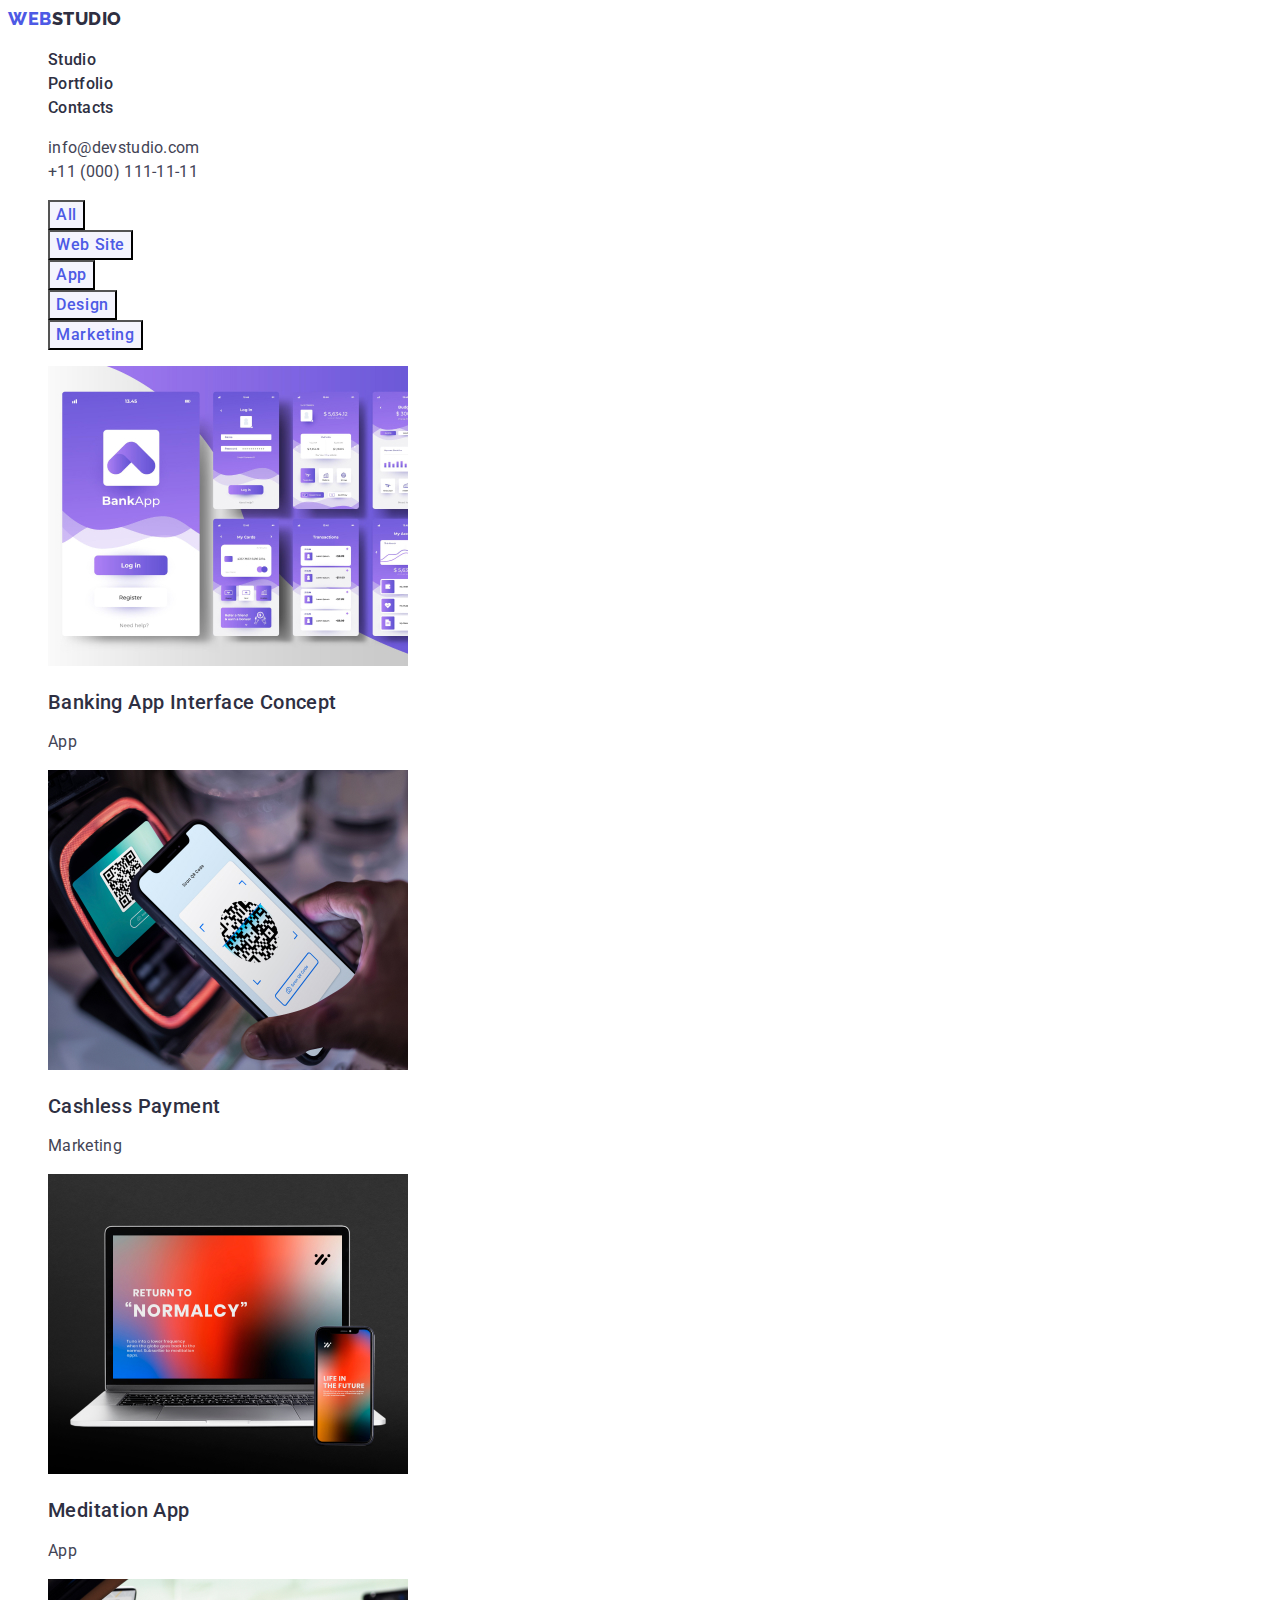
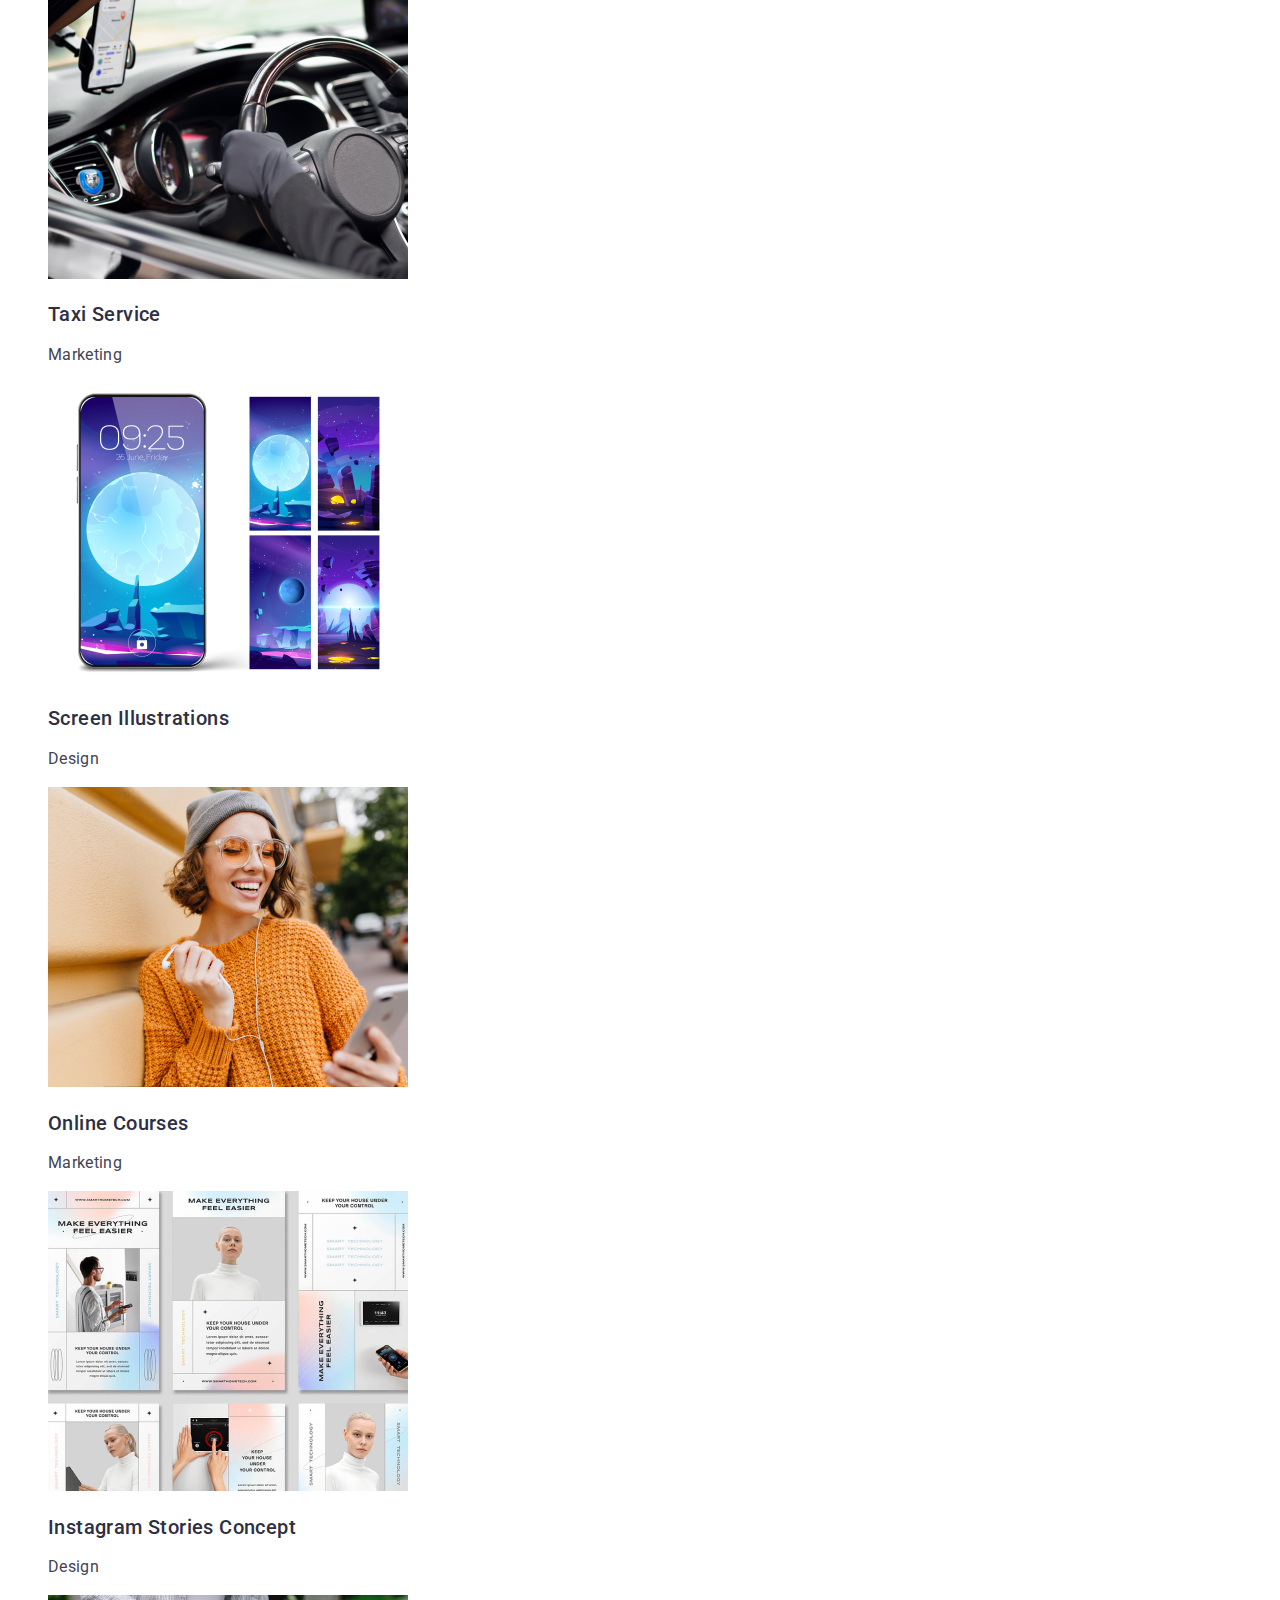
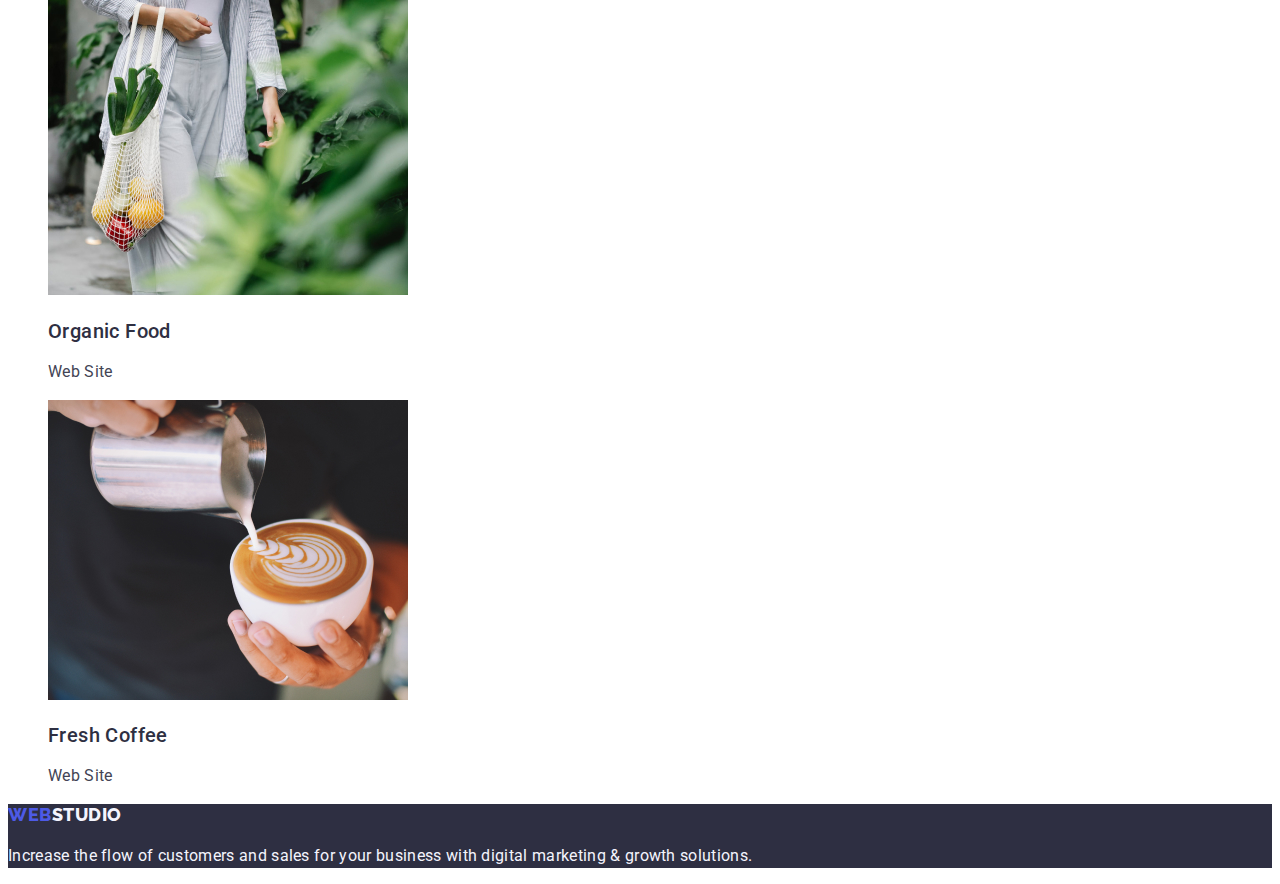
==== portfolio.html @ 5a52b169 "Initial commit" ====
<!DOCTYPE html>
<html lang="en">
  <head>
    <meta charset="UTF-8" />
    <meta http-equiv="X-UA-Compatible" content="IE=edge" />
    <meta name="viewport" content="width=device-width, initial-scale=1.0" />
    <title>Portfolio</title>
    <link rel="preconnect" href="https://fonts.googleapis.com" />
    <link rel="preconnect" href="https://fonts.gstatic.com" crossorigin />
    <link
      href="https://fonts.googleapis.com/css2?family=Raleway:wght@800&family=Roboto:wght@400;500;700&display=swap"
      rel="stylesheet"
    />
    <link rel="stylesheet" href="./css/styles.css" />
  </head>
  <body class="body">
    <!--Header section-->
    <header>
      <nav>
        <a class="logo link" href="./index.html">Web<span class="accent">Studio</span></a>
        <ul class="list">
          <li>
            <a class="nav-group link" href="./index.html">Studio</a>
          </li>
          <li>
            <a class="nav-group link" href="./portfolio.html">Portfolio</a>
          </li>
          <li>
            <a class="nav-group link" href="">Contacts</a>
          </li>
        </ul>
      </nav>
      <address class="contactsaddress">
        <ul class="list">
          <li
            ><a class="list-contactsaddress link" href="mailto:info@devstudio.com"
              >info@devstudio.com</a
            ></li
          >
          <li
            ><a class="list-contactsaddress link" href="tel:+110001111111"
              >+11 (000) 111-11-11</a
            ></li
          >
        </ul>
      </address>
    </header>
    <main>
      <!--Portfolio Filtres Section-->
      <section class="portfolio-filtres-section">
        <h1 hidden>Portfolio Filtres</h1>
        <ul class="list">
          <li><button class="filter-button" type="button">All</button></li>
          <li><button class="filter-button" type="button">Web Site</button></li>
          <li><button class="filter-button" type="button">App</button></li>
          <li><button class="filter-button" type="button">Design</button></li>
          <li><button class="filter-button" type="button">Marketing</button></li>
        </ul>
        <!--Portfolio Rows Section-->

        <ul class="list">
          <li>
            <a class="rows-group link" href="#">
              <img
                src="./images/imgportfolio/imgraw1.jpg"
                alt="Banking App Interface Concept"
                width="360"
                height="300"
              />
              <h2 class="rows-group-tittle">Banking App Interface Concept</h2>
              <p class="rows-group-text">App</p>
            </a>
          </li>
          <li>
            <a class="rows-group link" href="#">
              <img
                src="./images/imgportfolio/imgraw2.jpg"
                alt="Cashless Payment"
                width="360"
                height="300"
              />
              <h2 class="rows-group-tittle">Cashless Payment</h2>
              <p class="rows-group-text">Marketing</p>
            </a>
          </li>
          <li>
            <a class="rows-group link" href="#">
              <img
                src="./images/imgportfolio/imgraw3.jpg"
                alt="Meditation App"
                width="360"
                height="300"
              />
              <h2 class="rows-group-tittle">Meditation App</h2>
              <p class="rows-group-text">App</p>
            </a>
          </li>
          <li>
            <a class="rows-group link" href="#">
              <img
                src="./images/imgportfolio/imgraw2-1.jpg"
                alt="Taxi Service"
                width="360"
                height="300"
              />
              <h2 class="rows-group-tittle">Taxi Service</h2>
              <p class="rows-group-text">Marketing</p>
            </a>
          </li>
          <li>
            <a class="rows-group link" href="#">
              <img
                src="./images/imgportfolio/imgraw2-2.jpg"
                alt="Screen Illustrations"
                width="360"
                height="300"
              />
              <h2 class="rows-group-tittle">Screen Illustrations</h2>
              <p class="rows-group-text">Design</p>
            </a>
          </li>
          <li>
            <a class="rows-group link" href="#">
              <img
                src="./images/imgportfolio/imgraw2-3.jpg"
                alt="Online Courses"
                width="360"
                height="300"
              />
              <h2 class="rows-group-tittle">Online Courses</h2>
              <p class="rows-group-text">Marketing</p>
            </a>
          </li>
          <li>
            <a class="rows-group link" href="#">
              <img
                src="./images/imgportfolio/imgraw3-1.jpg"
                alt="Instagram Stories Concept"
                width="360"
                height="300"
              />
              <h2 class="rows-group-tittle">Instagram Stories Concept</h2>
              <p class="rows-group-text">Design</p>
            </a>
          </li>
          <li>
            <a class="rows-group link" href="#">
              <img
                src="./images/imgportfolio/imgraw3-2.jpg"
                alt="Organic Food"
                width="360"
                height="300"
              />
              <h2 class="rows-group-tittle">Organic Food</h2>
              <p class="rows-group-text">Web Site</p>
            </a>
          </li>
          <li>
            <a class="rows-group link" href="#">
              <img
                src="./images/imgportfolio/imgraw3-3.jpg"
                alt="Fresh Coffee"
                width="360"
                height="300"
              />
              <h2 class="rows-group-tittle">Fresh Coffee</h2>
              <p class="rows-group-text">Web Site</p>
            </a>
          </li>
        </ul>
      </section>
    </main>
    <!--Footer section-->
    <footer class="footer-section">
      <a class="footer-logo link" href="./index.html"
        >Web<span class="accent-footer">Studio</span></a
      >
      <p class="footer-text"
        >Increase the flow of customers and sales for your business with digital marketing & growth
        solutions.</p
      >
    </footer>
  </body></html
>
---- css/styles.css ----
:root {
    /*color-combination*/
    --iris-color: #4D5AE5;
    --ocean-color: #404BBF;
    --navi-blue-color: #2E2F42;
    --green-color: #31D0AA;
    --slate-color: #434455;
    --light-slate-color: #8E8F99;
    --cornflower-color: #E7E9FC;
    --cloud-color: #F4F4FD;
    --navi-blue-modal-color: #2E2F42;
    --grey-color: #2E2F42;
    --white-color: #FFFFFF;
    --dairy-color: #FCFCFC;
}
.body {
    font-family: "Roboto", sans-serif;
    background-color: var(--white-color);
    font-style: normal;
    color: var(--slate-color);
    font-size: 16px;
    line-height: 1.5;
    text-align: left;
    letter-spacing: 0.02em;
}
/*CommonHeaderfooter*/
.logo {
    font-family: 'Raleway', sans-serif;
    text-transform: uppercase;
    font-size: 18px;
    line-height: 1.17;
    font-weight: 800;
    letter-spacing: 0.03em;
    color: var(--iris-color);
}
.link {
    text-decoration: none;
    cursor: pointer;
}

.accent {
    color: var(--navi-blue-color);
}

.list {
    list-style-type: none;
}
.nav-group {
    font-weight: 500;
    font-size: 16px;
    line-height: 1.5;
    letter-spacing: 0.02em;
    color: var(--navi-blue-color);
}

.nav-group.link {
    text-decoration: none;
}

.nav-group:hover {
    color: var(--ocean-color);

}

.nav-group:focus {
    color: var(--ocean-color);
}

.contactsaddress {
    font-style: normal;
}

.list-contactsaddress {
    font-size: 16px;
    line-height: 1.5;
    letter-spacing: 0.02em;
    color: var(--slate-color);

}

.list-contactsaddress.link {
    text-decoration: none;

}

.list-contactsaddress:hover {
    color: var(--ocean-color);

}

.list-contactsaddress:focus {
    color: var(--ocean-color);
}

.footer-section {
    background-color: var(--navi-blue-color);
}

.footer-logo {
    font-family: "Raleway", sans-serif;
    font-weight: 800;
    font-size: 18px;
    line-height: 1.17;
    letter-spacing: 0.03em;
    text-transform: uppercase;
    color: var(--iris-color);
}

.accent-footer {
    color: var(--cloud-color);
}

.footer-text {
    line-height: 1.5;
    color: var(--cloud-color);
    letter-spacing: 0.02em;
}


/*index.html*/
.title {
    color: var(--white-color);
    text-align: center;
    font-weight: 700;
    font-size: 56px;
    line-height: 1.07;
    text-align: center;
    letter-spacing: 0.02em;
}

.order-service-btn {
    cursor: pointer;
    color: var(--white-color);
    background-color: var(--iris-color);
    border: none;
    font-family: "Roboto", sans-serif;
    font-weight: 500;
    font-size: 16px;
    line-height: 1.5;
    letter-spacing: 0.04em;
}

.order-service-btn:hover {
    background-color: var(--ocean-color);
}

.order-service-btn:focus {
    background-color: var(--ocean-color);
}

.strategy-section-title {
    color: var(--navi-blue-color);
    font-weight: 500;
    font-size: 20px;
    line-height: 1.2;
    letter-spacing: 0.02em;
}

.strategy-section-text {
    font-size: 16px;
    line-height: 1.5;
    letter-spacing: 0.02em;
    color: var(--slate-color);
}

.product-section-title {
    font-size: 36px;
    line-height: 1.11;
    text-align: center;
    letter-spacing: 0.02em;
    text-transform: capitalize;
    color: var(--navi-blue-color);
}

.title-section {
    background-color: var(--navi-blue-color);
    text-align: center;
}

.product-section {
    text-align: center;
}

.product-section>img {
    border: 1px solid var(--cornflower-color);
}

.team-section {
    background-color: var(--cloud-color);
    text-align: center;
}

.team-section-title {
    font-size: 36px;
    line-height: 1.11;
    text-align: center;
    letter-spacing: 0.02em;
    text-transform: capitalize;
    color: var(--navi-blue-color);
}

.team-cards {
    background-color: var(--white-color);
}

.team-cards-title {
    font-weight: 500;
    font-size: 20px;
    line-height: 1.2;
    letter-spacing: 0.02em;
    color: var(--navi-blue-color);
}

.team-cards-text {
    font-size: 16px;
    line-height: 1.5;
    letter-spacing: 0.02em;
    color: var(--slate-color);
}



/*Portfolio.html*/


.filter-button {
    font-family: "Roboto", sans-serif;
    font-weight: 500;
    font-size: 16px;
    line-height: 1.5;
    letter-spacing: 0.04em;
    color: var(--iris-color);
    background-color: var(--cloud-color);
    cursor: pointer
}

.filter-button:hover {
    color: var(--white-color);
    background-color: #404BBF;
}

.filter-button:focus {
    color: var(--white-color);
    background-color: #404BBF;
}

.rows-group-tittle {
    font-weight: 500;
    font-size: 20px;
    line-height: 1.2;
    letter-spacing: 0.02em;
    color: var(--navi-blue-color);
}

.rows-group-text {
    font-size: 16px;
    line-height: 1.5;
    letter-spacing: 0.02em;
    color: var(--slate-color);
}
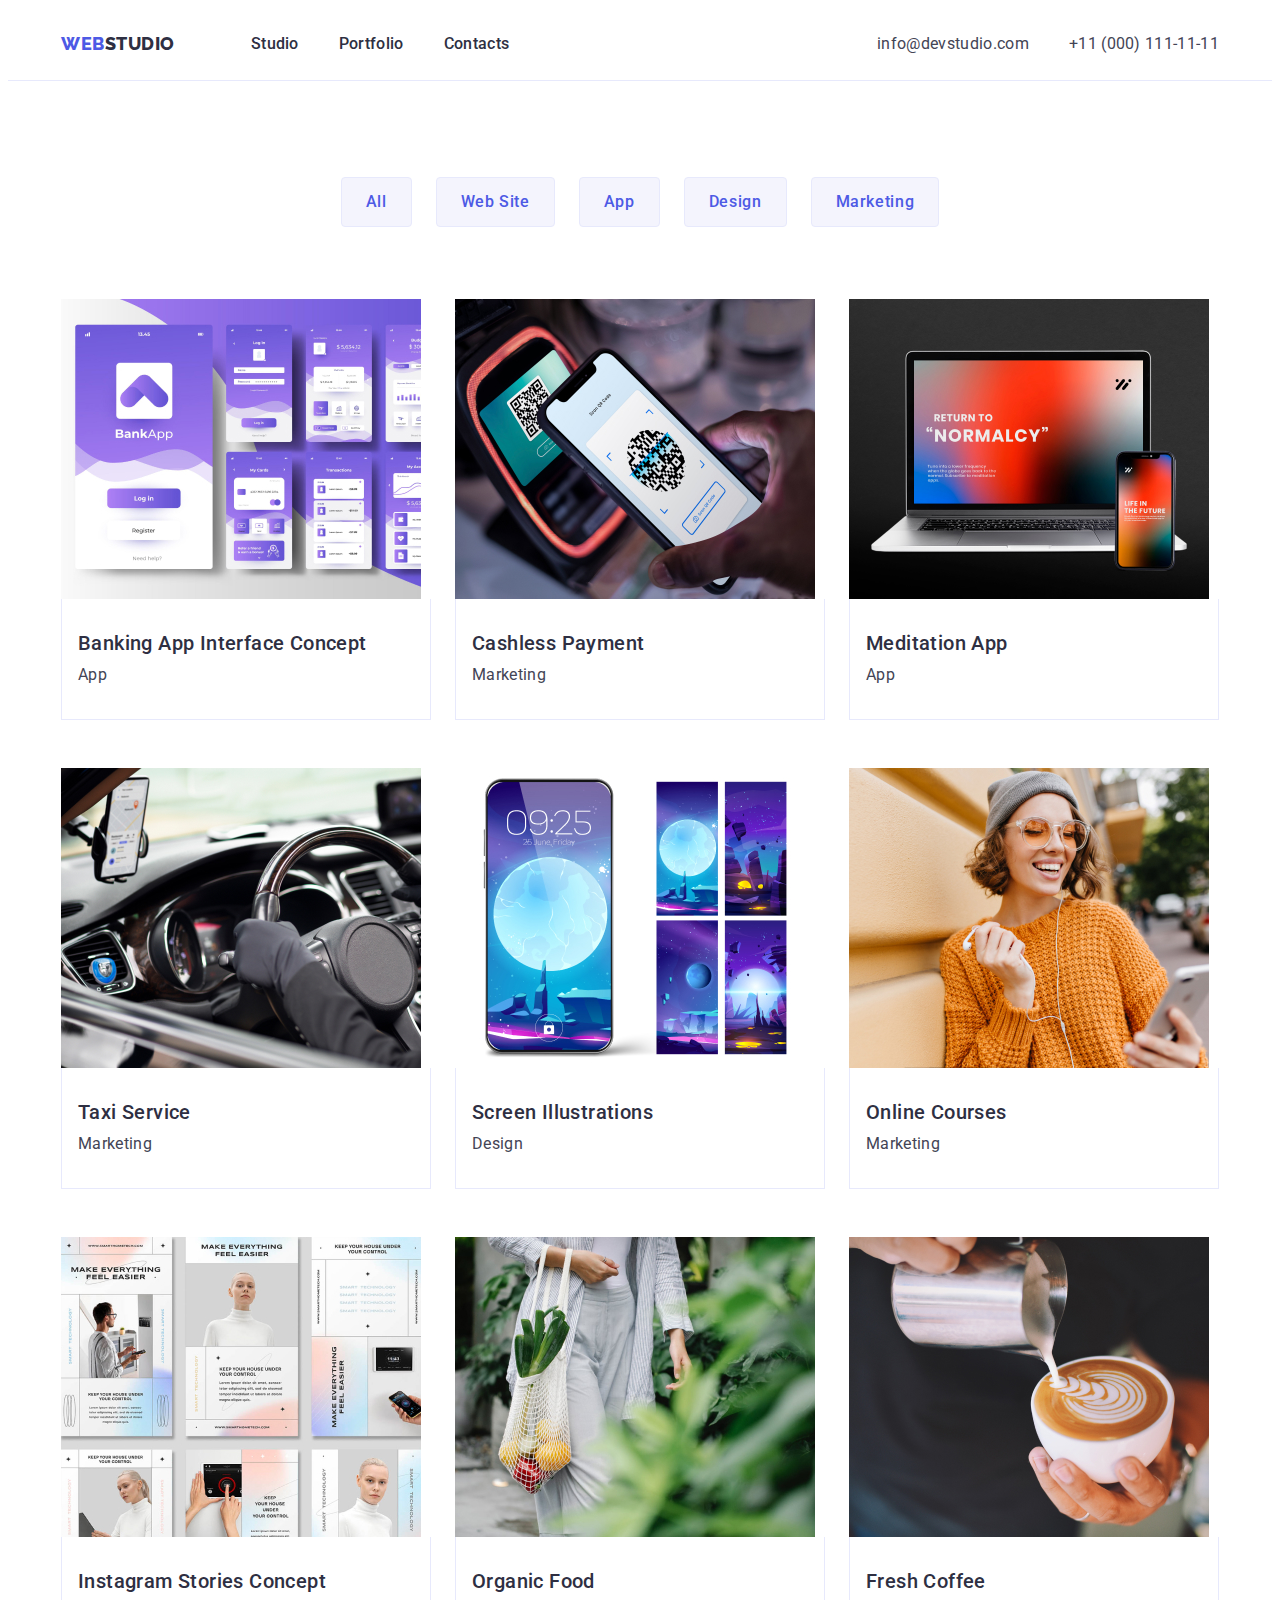
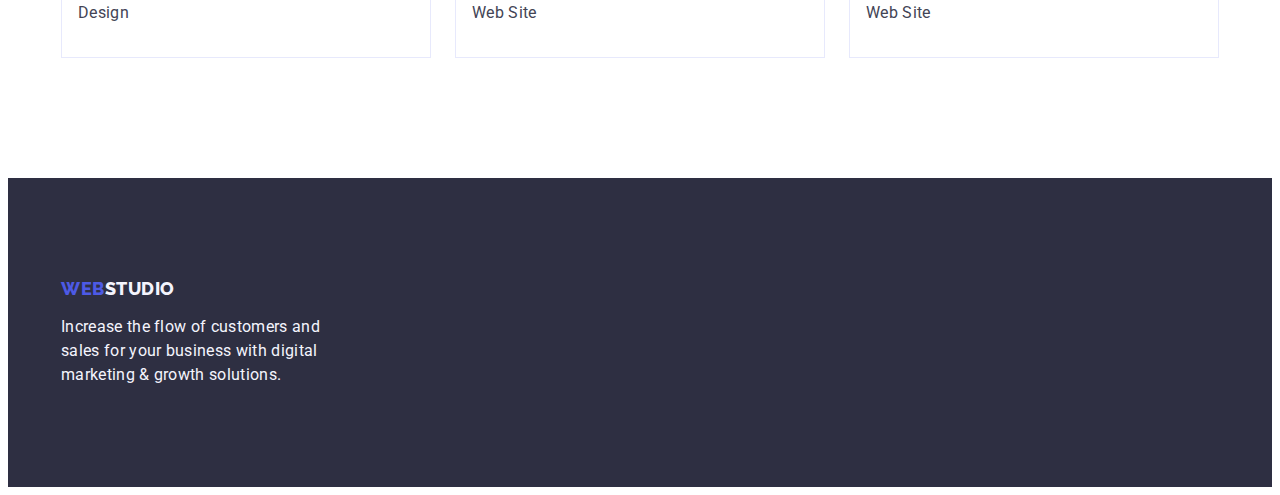
==== commit cc27749d: "continuehw2" ====
--- a/portfolio.html
+++ b/portfolio.html
@@ -15,170 +15,194 @@
   </head>
   <body class="body">
     <!--Header section-->
-    <header>
-      <nav>
-        <a class="logo link" href="./index.html">Web<span class="accent">Studio</span></a>
-        <ul class="list">
-          <li>
-            <a class="nav-group link" href="./index.html">Studio</a>
-          </li>
-          <li>
-            <a class="nav-group link" href="./portfolio.html">Portfolio</a>
-          </li>
-          <li>
-            <a class="nav-group link" href="">Contacts</a>
-          </li>
-        </ul>
-      </nav>
-      <address class="contactsaddress">
-        <ul class="list">
-          <li
-            ><a class="list-contactsaddress link" href="mailto:info@devstudio.com"
-              >info@devstudio.com</a
-            ></li
-          >
-          <li
-            ><a class="list-contactsaddress link" href="tel:+110001111111"
-              >+11 (000) 111-11-11</a
-            ></li
-          >
-        </ul>
-      </address>
+    <header class="menu">
+      <div class="menu-nav container">
+        <nav class="menu-nav-list">
+          <a class="logo link" href="./index.html">Web<span class="accent">Studio</span></a>
+          <ul class="nav-list list">
+            <li>
+              <a class="nav-group link" href="./index.html">Studio</a>
+            </li>
+            <li>
+              <a class="nav-group link" href="./portfolio.html">Portfolio</a>
+            </li>
+            <li>
+              <a class="nav-group link" href="">Contacts</a>
+            </li>
+          </ul>
+        </nav>
+        <address class="contactsaddress">
+          <ul class="address-list list">
+            <li
+              ><a class="list-contactsaddress link" href="mailto:info@devstudio.com"
+                >info@devstudio.com</a
+              ></li
+            >
+            <li
+              ><a class="list-contactsaddress link" href="tel:+110001111111"
+                >+11 (000) 111-11-11</a
+              ></li
+            >
+          </ul>
+        </address>
+      </div>
     </header>
     <main>
       <!--Portfolio Filtres Section-->
       <section class="portfolio-filtres-section">
-        <h1 hidden>Portfolio Filtres</h1>
-        <ul class="list">
-          <li><button class="filter-button" type="button">All</button></li>
-          <li><button class="filter-button" type="button">Web Site</button></li>
-          <li><button class="filter-button" type="button">App</button></li>
-          <li><button class="filter-button" type="button">Design</button></li>
-          <li><button class="filter-button" type="button">Marketing</button></li>
-        </ul>
-        <!--Portfolio Rows Section-->
+        <div class="container">
+          <h1 class="visually-hidden">Portfolio Filtres</h1>
+          <ul class="filter-button-list list">
+            <li><button class="filter-button" type="button">All</button></li>
+            <li><button class="filter-button" type="button">Web Site</button></li>
+            <li><button class="filter-button" type="button">App</button></li>
+            <li><button class="filter-button" type="button">Design</button></li>
+            <li><button class="filter-button" type="button">Marketing</button></li>
+          </ul>
+          <!--Portfolio Rows Section-->
 
-        <ul class="list">
-          <li>
-            <a class="rows-group link" href="#">
-              <img
-                src="./images/imgportfolio/imgraw1.jpg"
-                alt="Banking App Interface Concept"
-                width="360"
-                height="300"
-              />
-              <h2 class="rows-group-tittle">Banking App Interface Concept</h2>
-              <p class="rows-group-text">App</p>
-            </a>
-          </li>
-          <li>
-            <a class="rows-group link" href="#">
-              <img
-                src="./images/imgportfolio/imgraw2.jpg"
-                alt="Cashless Payment"
-                width="360"
-                height="300"
-              />
-              <h2 class="rows-group-tittle">Cashless Payment</h2>
-              <p class="rows-group-text">Marketing</p>
-            </a>
-          </li>
-          <li>
-            <a class="rows-group link" href="#">
-              <img
-                src="./images/imgportfolio/imgraw3.jpg"
-                alt="Meditation App"
-                width="360"
-                height="300"
-              />
-              <h2 class="rows-group-tittle">Meditation App</h2>
-              <p class="rows-group-text">App</p>
-            </a>
-          </li>
-          <li>
-            <a class="rows-group link" href="#">
-              <img
-                src="./images/imgportfolio/imgraw2-1.jpg"
-                alt="Taxi Service"
-                width="360"
-                height="300"
-              />
-              <h2 class="rows-group-tittle">Taxi Service</h2>
-              <p class="rows-group-text">Marketing</p>
-            </a>
-          </li>
-          <li>
-            <a class="rows-group link" href="#">
-              <img
-                src="./images/imgportfolio/imgraw2-2.jpg"
-                alt="Screen Illustrations"
-                width="360"
-                height="300"
-              />
-              <h2 class="rows-group-tittle">Screen Illustrations</h2>
-              <p class="rows-group-text">Design</p>
-            </a>
-          </li>
-          <li>
-            <a class="rows-group link" href="#">
-              <img
-                src="./images/imgportfolio/imgraw2-3.jpg"
-                alt="Online Courses"
-                width="360"
-                height="300"
-              />
-              <h2 class="rows-group-tittle">Online Courses</h2>
-              <p class="rows-group-text">Marketing</p>
-            </a>
-          </li>
-          <li>
-            <a class="rows-group link" href="#">
-              <img
-                src="./images/imgportfolio/imgraw3-1.jpg"
-                alt="Instagram Stories Concept"
-                width="360"
-                height="300"
-              />
-              <h2 class="rows-group-tittle">Instagram Stories Concept</h2>
-              <p class="rows-group-text">Design</p>
-            </a>
-          </li>
-          <li>
-            <a class="rows-group link" href="#">
-              <img
-                src="./images/imgportfolio/imgraw3-2.jpg"
-                alt="Organic Food"
-                width="360"
-                height="300"
-              />
-              <h2 class="rows-group-tittle">Organic Food</h2>
-              <p class="rows-group-text">Web Site</p>
-            </a>
-          </li>
-          <li>
-            <a class="rows-group link" href="#">
-              <img
-                src="./images/imgportfolio/imgraw3-3.jpg"
-                alt="Fresh Coffee"
-                width="360"
-                height="300"
-              />
-              <h2 class="rows-group-tittle">Fresh Coffee</h2>
-              <p class="rows-group-text">Web Site</p>
-            </a>
-          </li>
-        </ul>
+          <ul class="product-rows-group-list list">
+            <li class="product-rows-group">
+              <a class="rows-group link" href="#">
+                <img
+                  src="./images/imgportfolio/imgraw1.jpg"
+                  alt="Banking App Interface Concept"
+                  width="360"
+                  height="300"
+                />
+                <div class="product-rows-group-card">
+                  <h2 class="rows-group-tittle">Banking App Interface Concept</h2>
+                  <p class="rows-group-text">App</p>
+                </div>
+              </a>
+            </li>
+            <li class="product-rows-group">
+              <a class="rows-group link" href="#">
+                <img
+                  src="./images/imgportfolio/imgraw2.jpg"
+                  alt="Cashless Payment"
+                  width="360"
+                  height="300"
+                />
+                <div class="product-rows-group-card">
+                  <h2 class="rows-group-tittle">Cashless Payment</h2>
+                  <p class="rows-group-text">Marketing</p>
+                </div>
+              </a>
+            </li>
+            <li class="product-rows-group">
+              <a class="rows-group link" href="#">
+                <img
+                  src="./images/imgportfolio/imgraw3.jpg"
+                  alt="Meditation App"
+                  width="360"
+                  height="300"
+                />
+                <div class="product-rows-group-card">
+                  <h2 class="rows-group-tittle">Meditation App</h2>
+                  <p class="rows-group-text">App</p>
+                </div>
+              </a>
+            </li>
+            <li class="product-rows-group">
+              <a class="rows-group link" href="#">
+                <img
+                  src="./images/imgportfolio/imgraw2-1.jpg"
+                  alt="Taxi Service"
+                  width="360"
+                  height="300"
+                />
+                <div class="product-rows-group-card">
+                  <h2 class="rows-group-tittle">Taxi Service</h2>
+                  <p class="rows-group-text">Marketing</p>
+                </div>
+              </a>
+            </li>
+            <li class="product-rows-group">
+              <a class="rows-group link" href="#">
+                <img
+                  src="./images/imgportfolio/imgraw2-2.jpg"
+                  alt="Screen Illustrations"
+                  width="360"
+                  height="300"
+                />
+                <div class="product-rows-group-card">
+                  <h2 class="rows-group-tittle">Screen Illustrations</h2>
+                  <p class="rows-group-text">Design</p>
+                </div>
+              </a>
+            </li>
+            <li class="product-rows-group">
+              <a class="rows-group link" href="#">
+                <img
+                  src="./images/imgportfolio/imgraw2-3.jpg"
+                  alt="Online Courses"
+                  width="360"
+                  height="300"
+                />
+                <div class="product-rows-group-card">
+                  <h2 class="rows-group-tittle">Online Courses</h2>
+                  <p class="rows-group-text">Marketing</p>
+                </div>
+              </a>
+            </li>
+            <li class="product-rows-group">
+              <a class="rows-group link" href="#">
+                <img
+                  src="./images/imgportfolio/imgraw3-1.jpg"
+                  alt="Instagram Stories Concept"
+                  width="360"
+                  height="300"
+                />
+                <div class="product-rows-group-card">
+                  <h2 class="rows-group-tittle">Instagram Stories Concept</h2>
+                  <p class="rows-group-text">Design</p>
+                </div>
+              </a>
+            </li>
+            <li class="product-rows-group">
+              <a class="rows-group link" href="#">
+                <img
+                  src="./images/imgportfolio/imgraw3-2.jpg"
+                  alt="Organic Food"
+                  width="360"
+                  height="300"
+                />
+                <div class="product-rows-group-card">
+                  <h2 class="rows-group-tittle">Organic Food</h2>
+                  <p class="rows-group-text">Web Site</p>
+                </div>
+              </a>
+            </li>
+            <li class="product-rows-group">
+              <a class="rows-group link" href="#">
+                <img
+                  src="./images/imgportfolio/imgraw3-3.jpg"
+                  alt="Fresh Coffee"
+                  width="360"
+                  height="300"
+                />
+                <div class="product-rows-group-card">
+                  <h2 class="rows-group-tittle">Fresh Coffee</h2>
+                  <p class="rows-group-text">Web Site</p>
+                </div>
+              </a>
+            </li>
+          </ul>
+        </div>
       </section>
     </main>
     <!--Footer section-->
     <footer class="footer-section">
-      <a class="footer-logo link" href="./index.html"
-        >Web<span class="accent-footer">Studio</span></a
-      >
-      <p class="footer-text"
-        >Increase the flow of customers and sales for your business with digital marketing & growth
-        solutions.</p
-      >
+      <div class="container">
+        <a class="footer-logo link" href="./index.html"
+          >Web<span class="accent-footer">Studio</span></a
+        >
+        <p class="footer-text"
+          >Increase the flow of customers and sales for your business with digital marketing &
+          growth solutions.</p
+        >
+      </div>
     </footer>
   </body></html
 >
--- a/css/styles.css
+++ b/css/styles.css
@@ -23,7 +23,54 @@
     text-align: left;
     letter-spacing: 0.02em;
 }
+img {
+    display: block;
+}
+
+.container {
+    width: 1158px;
+    margin: 0 auto;
+    padding: 0 15px;
+}
+.visually-hidden {
+    position: absolute;
+    width: 1px;
+    height: 1px;
+    margin: -1px;
+    border: 0;
+    padding: 0;
+    white-space: nowrap;
+    clip-path: inset(100%);
+    clip: rect(0 0 0 0);
+    overflow: hidden;
+}
+
+h1,
+h2,
+h3,
+h4,
+h5,
+h6 {
+    padding: 0;
+    margin: 0;
+}
+
+p {
+    padding: 0;
+    margin: 0;
+}
 /*CommonHeaderfooter*/
+
+.menu {
+    border-bottom: 1px solid var(--cornflower-color);}
+.menu-nav {
+            display: flex;
+        }
+.menu-nav-list {
+                    display: flex;
+                    align-items: center;
+                    padding: 24px 0;
+                }
 .logo {
     font-family: 'Raleway', sans-serif;
     text-transform: uppercase;
@@ -32,6 +79,7 @@
     font-weight: 800;
     letter-spacing: 0.03em;
     color: var(--iris-color);
+    margin-right: 76px;
 }
 .link {
     text-decoration: none;
@@ -44,13 +92,21 @@
 
 .list {
     list-style-type: none;
-}
+    margin: 0;
+        padding: 0;
+}
+.nav-list {
+                display: flex;
+                gap: 40px;
+            }
+
 .nav-group {
     font-weight: 500;
     font-size: 16px;
     line-height: 1.5;
     letter-spacing: 0.02em;
     color: var(--navi-blue-color);
+    padding: 24px 0;
 }
 
 .nav-group.link {
@@ -68,8 +124,12 @@
 
 .contactsaddress {
     font-style: normal;
-}
-
+    padding: 24px 0;
+        margin-left: auto;
+}
+.address-list {
+    display: flex;
+    gap: 40px;}
 .list-contactsaddress {
     font-size: 16px;
     line-height: 1.5;
@@ -94,6 +154,7 @@
 
 .footer-section {
     background-color: var(--navi-blue-color);
+    padding: 100px 0;
 }
 
 .footer-logo {
@@ -104,6 +165,8 @@
     letter-spacing: 0.03em;
     text-transform: uppercase;
     color: var(--iris-color);
+    display: inline-block;
+        margin-bottom: 16px;
 }
 
 .accent-footer {
@@ -114,10 +177,14 @@
     line-height: 1.5;
     color: var(--cloud-color);
     letter-spacing: 0.02em;
+    max-width: 264px;
 }
 
 
 /*index.html*/
+.title-section {
+    background-color: var(--navi-blue-color);
+    padding: 188px 0;}
 .title {
     color: var(--white-color);
     text-align: center;
@@ -126,6 +193,9 @@
     line-height: 1.07;
     text-align: center;
     letter-spacing: 0.02em;
+    max-width: 496px;
+        margin: 0 auto;
+        margin-bottom: 48px;
 }
 
 .order-service-btn {
@@ -133,11 +203,16 @@
     color: var(--white-color);
     background-color: var(--iris-color);
     border: none;
+    border-radius: 4px;
     font-family: "Roboto", sans-serif;
     font-weight: 500;
     font-size: 16px;
     line-height: 1.5;
     letter-spacing: 0.04em;
+    display: block;
+        min-width: 169px;
+        height: 56px;
+        margin: 0 auto;
 }
 
 .order-service-btn:hover {
@@ -148,12 +223,22 @@
     background-color: var(--ocean-color);
 }
 
+.strategy-section {
+    padding: 120px 0;}
+.strategy-section-list {
+            display: flex;
+            gap: 24px;
+        }
+.strategy-section-group {
+    width: calc((100% - 72px) / 4);
+}
 .strategy-section-title {
     color: var(--navi-blue-color);
     font-weight: 500;
     font-size: 20px;
     line-height: 1.2;
     letter-spacing: 0.02em;
+    margin-bottom: 8px;
 }
 
 .strategy-section-text {
@@ -163,6 +248,10 @@
     color: var(--slate-color);
 }
 
+.product-section {
+    padding-bottom: 120px;
+    text-align: center;
+}
 .product-section-title {
     font-size: 36px;
     line-height: 1.11;
@@ -170,8 +259,16 @@
     letter-spacing: 0.02em;
     text-transform: capitalize;
     color: var(--navi-blue-color);
-}
-
+    margin-bottom: 72px;
+}
+.product-section-list {
+    display: flex;
+    gap: 24px;
+    padding: 0;
+    margin: 0;}
+.product-section-group {
+width: calc((100% - 48px) / 3);
+}
 .title-section {
     background-color: var(--navi-blue-color);
     text-align: center;
@@ -188,6 +285,7 @@
 .team-section {
     background-color: var(--cloud-color);
     text-align: center;
+    padding: 120px 0;
 }
 
 .team-section-title {
@@ -197,9 +295,25 @@
     letter-spacing: 0.02em;
     text-transform: capitalize;
     color: var(--navi-blue-color);
+    margin: 0;
+        margin-bottom: 72px;
+}
+
+.team-section-list {
+    display: flex;
+    gap: 24px;
+    padding: 0;
+    margin: 0;
+
+}
+.team-group-cards {
+background-color: var(--white-color);
+    width: calc((100% - 72px) / 4);
+    border-radius: 0px 0px 4px 4px;
 }
 
 .team-cards {
+    padding: 32px 16px;
     background-color: var(--white-color);
 }
 
@@ -209,6 +323,8 @@
     line-height: 1.2;
     letter-spacing: 0.02em;
     color: var(--navi-blue-color);
+    text-align: center;
+        margin-bottom: 8px;
 }
 
 .team-cards-text {
@@ -216,13 +332,23 @@
     line-height: 1.5;
     letter-spacing: 0.02em;
     color: var(--slate-color);
+    text-align: center;
 }
 
 
 
 /*Portfolio.html*/
 
-
+.portfolio-filtres-section {
+    padding-top: 96px;
+        padding-bottom: 120px;
+}
+.filter-button-list {
+    display: flex;
+    justify-content: center;
+    gap: 24px;
+    margin-bottom: 72px;
+}
 .filter-button {
     font-family: "Roboto", sans-serif;
     font-weight: 500;
@@ -231,25 +357,47 @@
     letter-spacing: 0.04em;
     color: var(--iris-color);
     background-color: var(--cloud-color);
-    cursor: pointer
+    cursor: pointer;
+    padding: 12px 24px;
+        border-radius: 4px;
+        border: 1px solid var(--cornflower-color);
 }
 
 .filter-button:hover {
     color: var(--white-color);
     background-color: #404BBF;
+    border: 1px solid transparent;
 }
 
 .filter-button:focus {
     color: var(--white-color);
     background-color: #404BBF;
-}
-
+    border: 1px solid transparent;
+}
+
+.product-rows-group-list {
+    display: flex;
+    flex-wrap: wrap;
+    column-gap: 24px;
+    row-gap: 48px;
+}
+
+.product-rows-group {
+    width: calc((100% - 48px) / 3);
+}
+
+.product-rows-group-card {
+    padding: 32px 16px;
+    border: 1px solid var(--cornflower-color);
+    border-top: none;
+}
 .rows-group-tittle {
     font-weight: 500;
     font-size: 20px;
     line-height: 1.2;
     letter-spacing: 0.02em;
     color: var(--navi-blue-color);
+    margin-bottom: 8px;
 }
 
 .rows-group-text {
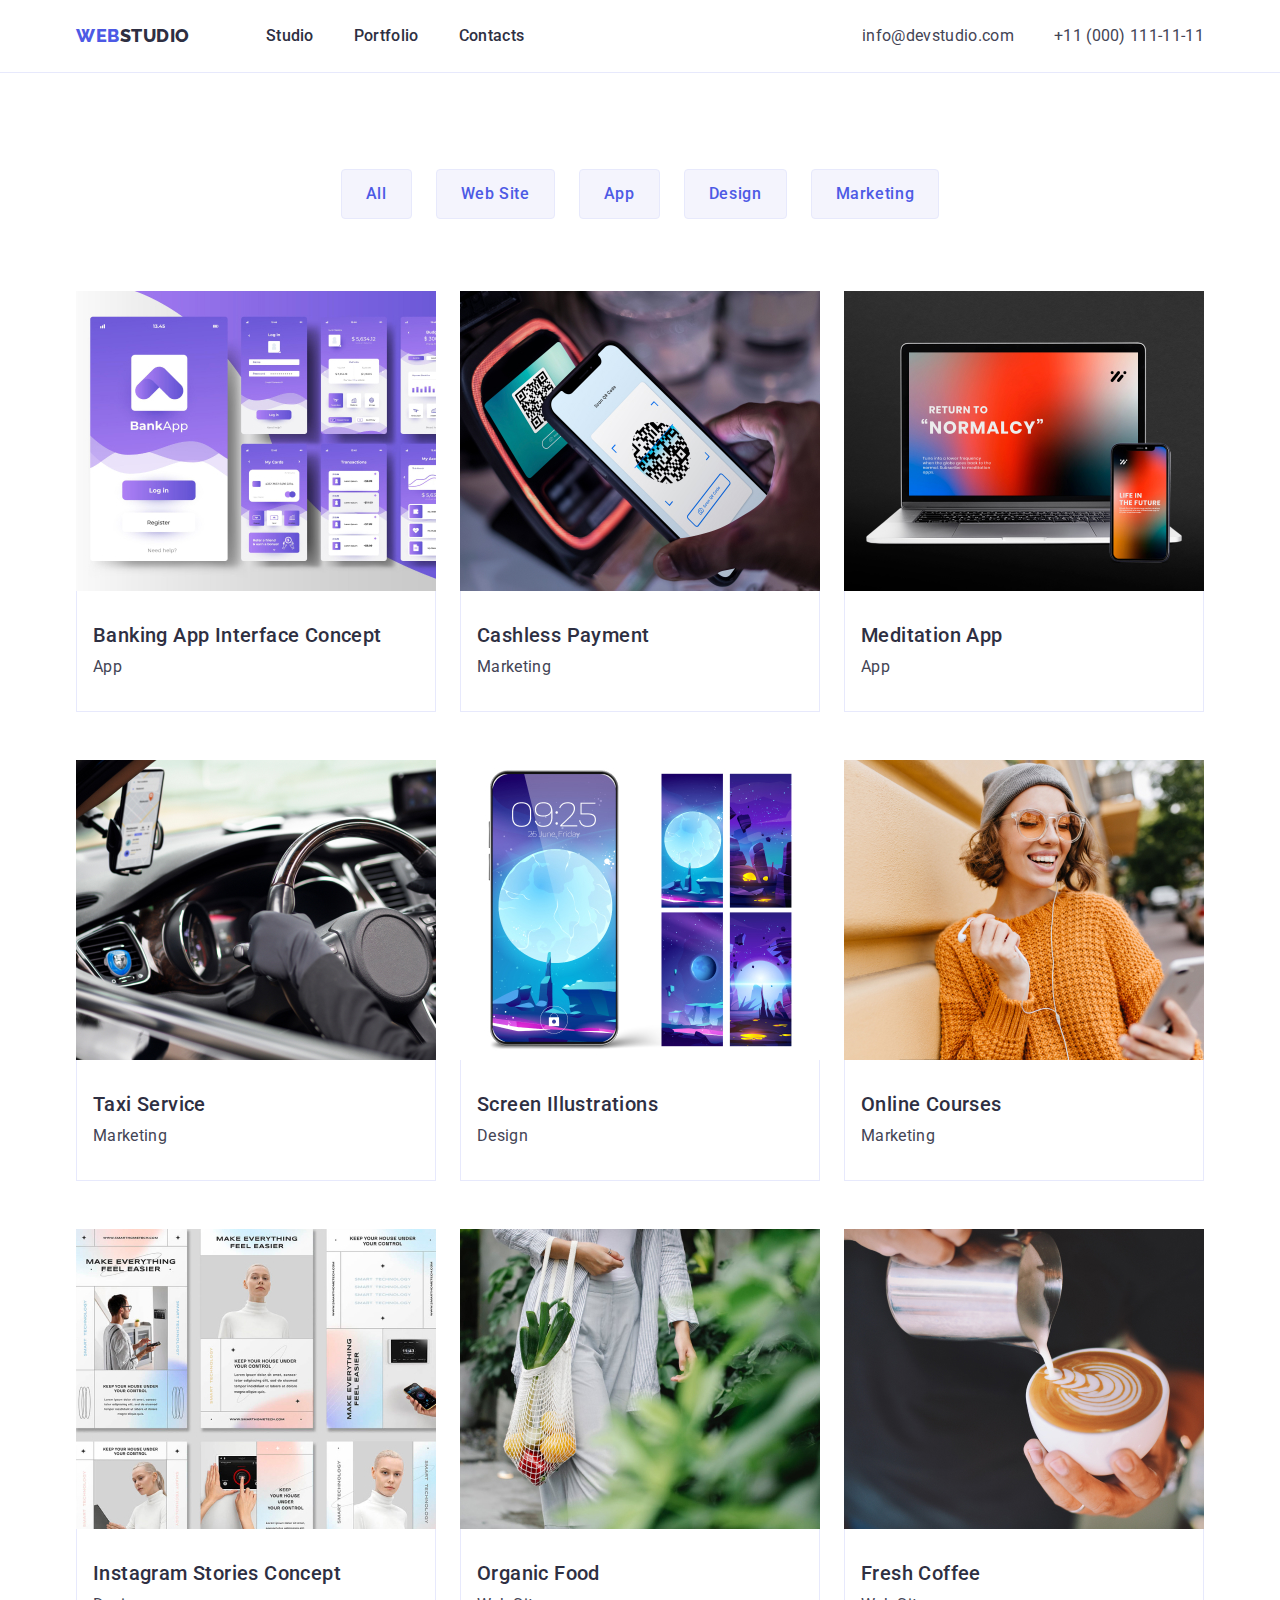
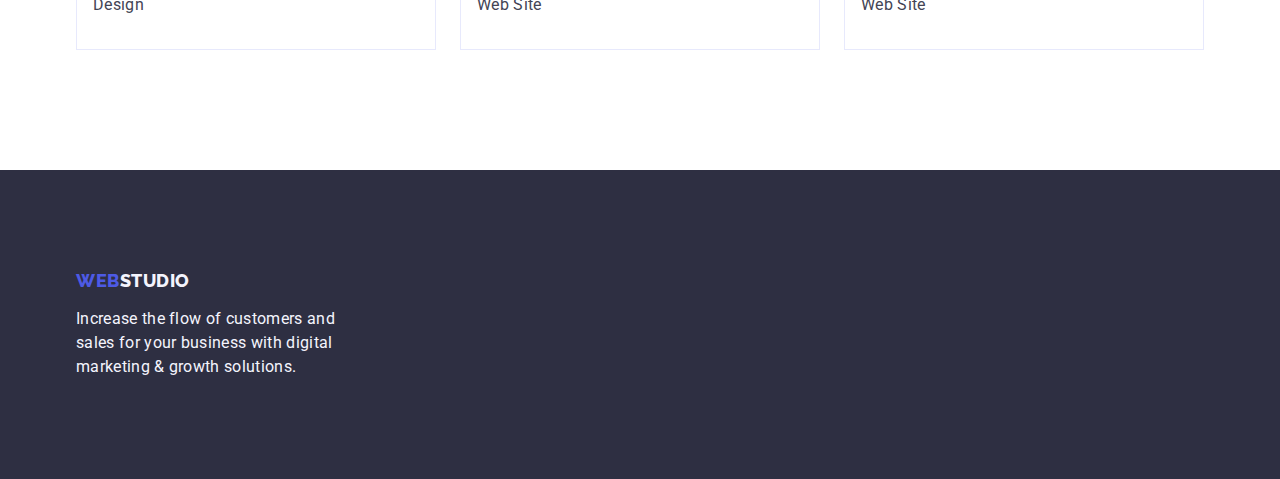
==== commit f2dfce8e: "finhw3try3" ====
--- a/portfolio.html
+++ b/portfolio.html
@@ -10,6 +10,10 @@
     <link
       href="https://fonts.googleapis.com/css2?family=Raleway:wght@800&family=Roboto:wght@400;500;700&display=swap"
       rel="stylesheet"
+    />
+    <link
+      rel="stylesheet"
+      href="https://cdn.jsdelivr.net/npm/modern-normalize@1.1.0/modern-normalize.min.css"
     />
     <link rel="stylesheet" href="./css/styles.css" />
   </head>
